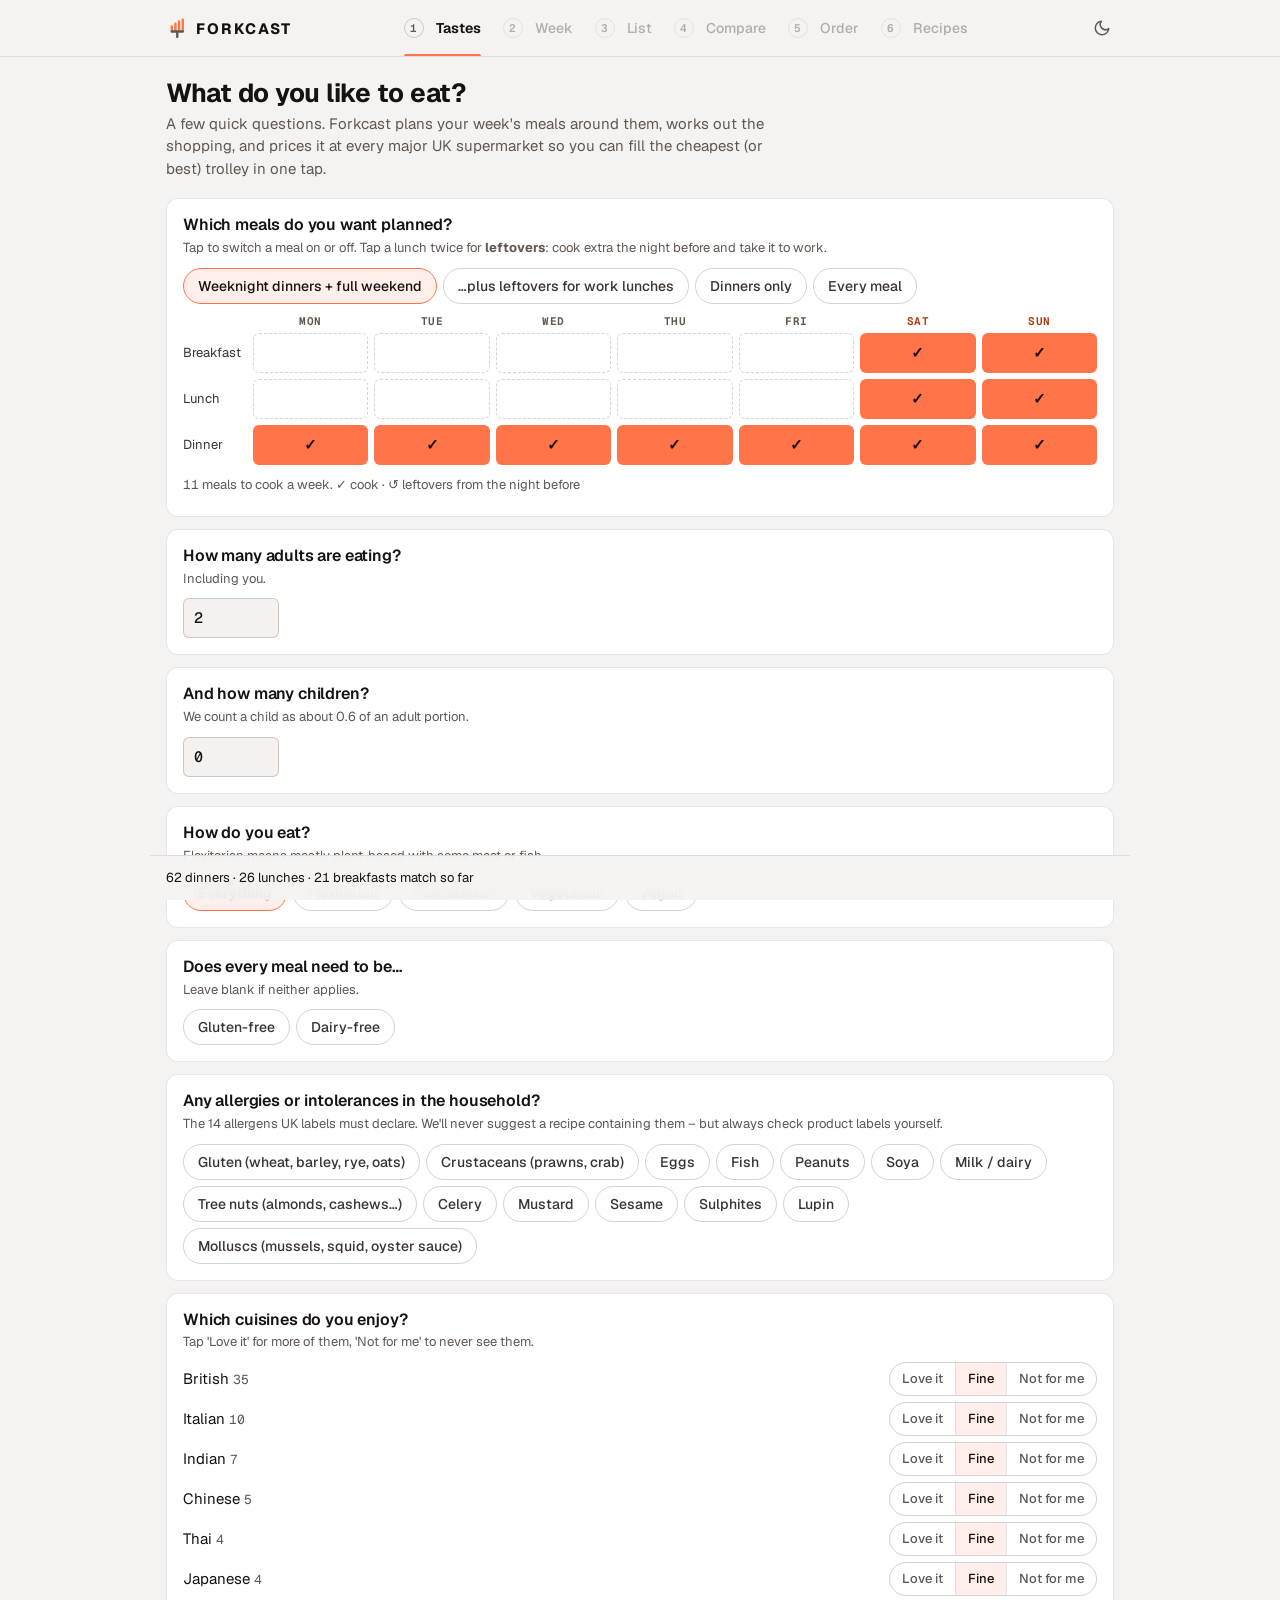
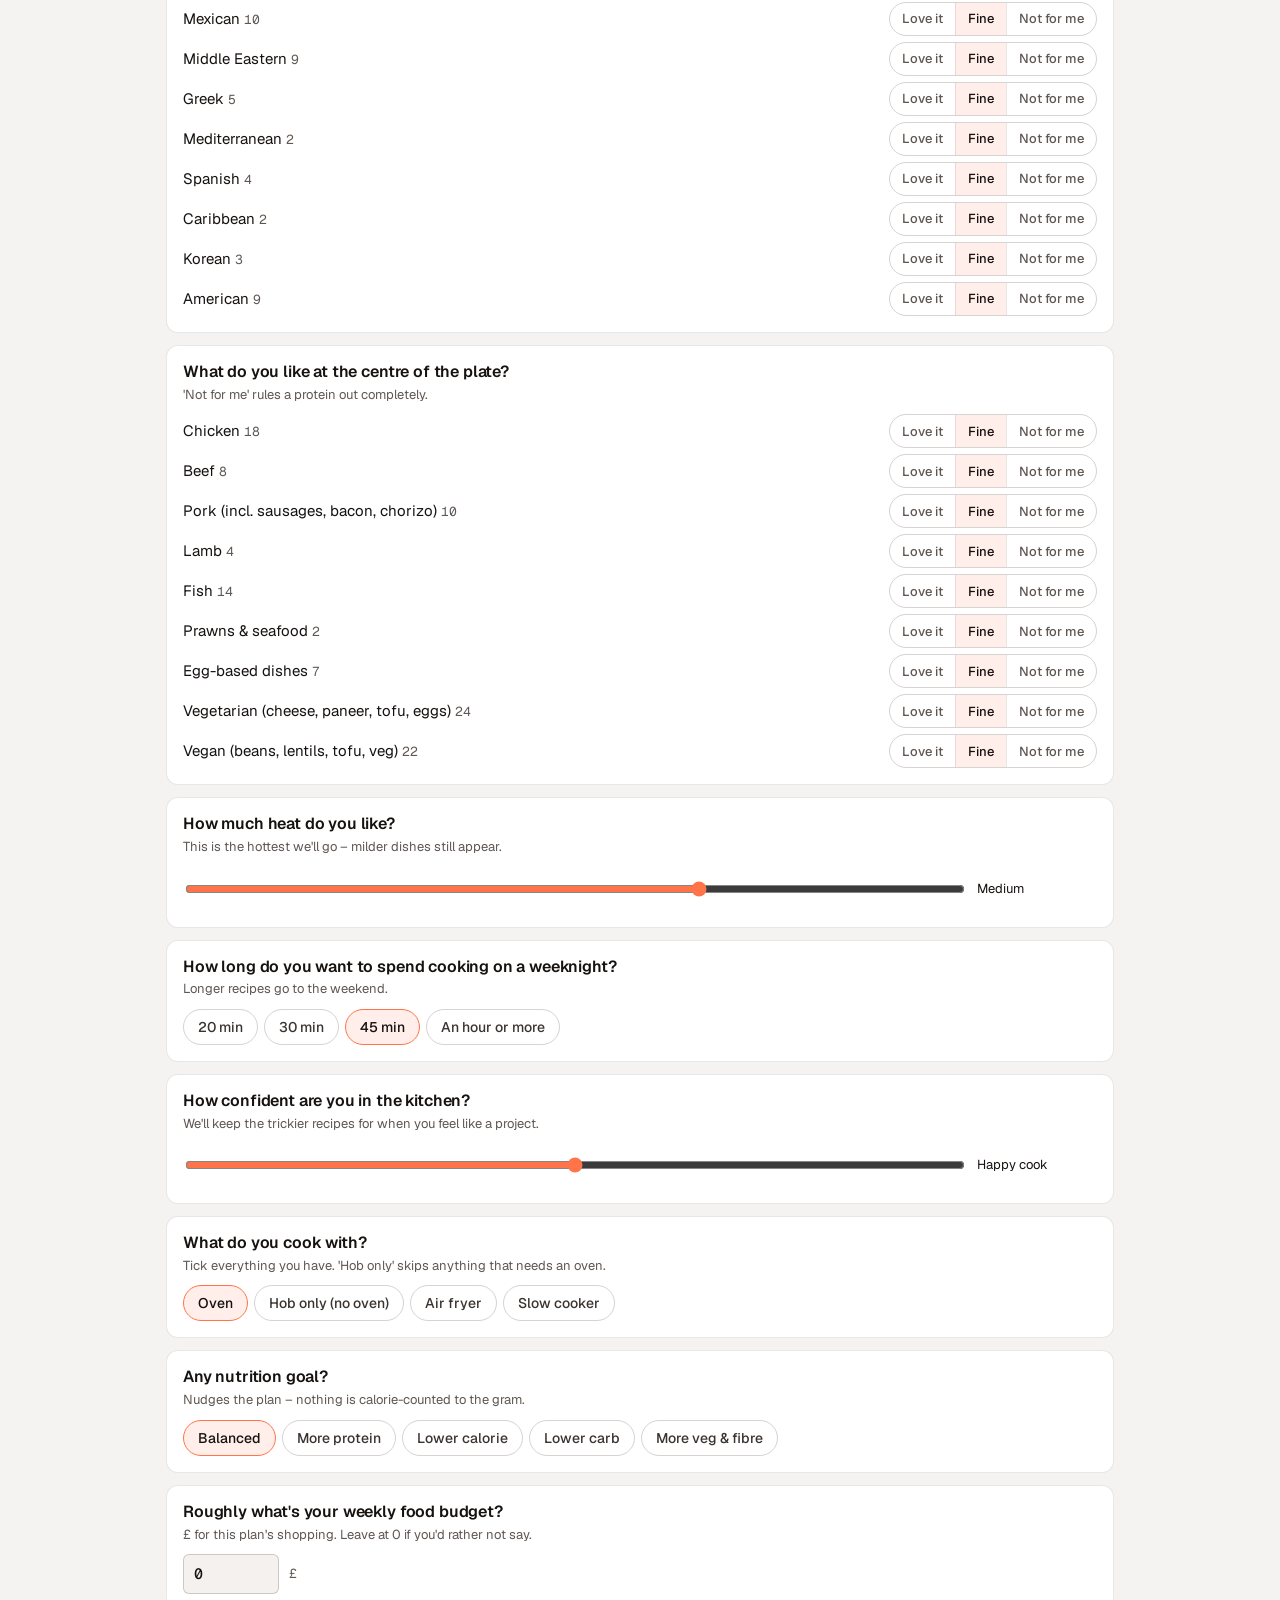
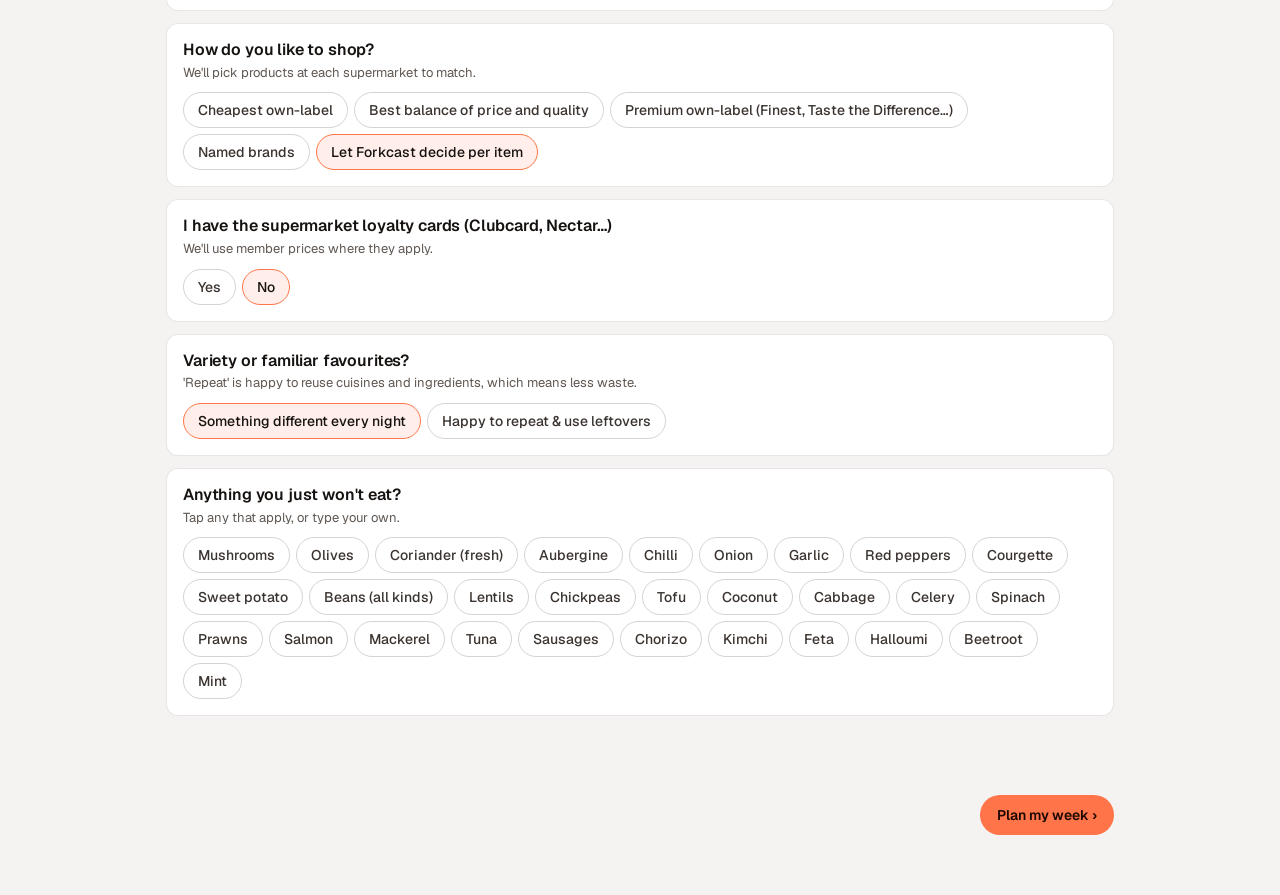
==== index.html @ d2266880 "Prices and recipes 2026-10-18T12:55" ====
<!doctype html>
<html lang="en-GB">
<head>
<meta charset="utf-8">
<meta name="viewport" content="width=device-width, initial-scale=1, viewport-fit=cover">
<meta name="theme-color" content="#0c0b0b" media="(prefers-color-scheme: dark)">
<meta name="theme-color" content="#f5f3f1" media="(prefers-color-scheme: light)">
<link rel="icon" href="icon.svg" type="image/svg+xml">
<link rel="apple-touch-icon" href="apple-touch-icon.png">
<link rel="manifest" href="manifest.json">
<link rel="preload" href="fonts/Geist-Variable.woff2" as="font" type="font/woff2" crossorigin>
<link rel="preload" href="fonts/GeistMono-Variable.woff2" as="font" type="font/woff2" crossorigin>
<title>Forkcast</title>
<script>try{var t=localStorage.getItem("fc-theme");if(t)document.documentElement.setAttribute("data-theme",t)}catch(e){}</script>
<link rel="stylesheet" href="style.css">
</head>
<body>
<a class="skip" href="#view">Skip to content</a>
<header>
  <div class="bar-in">
    <a class="mark" href="#" onclick="go(0);return false" aria-label="Forkcast: start">
      <!-- a fork whose tines are a rising bar chart: the week's food, forecast -->
      <svg viewBox="0 0 24 24" aria-hidden="true"><rect class="tine" x="5" y="9" width="2.6" height="7" rx="1.3"/><rect class="tine" x="9" y="6" width="2.6" height="10" rx="1.3"/><rect class="tine" x="13" y="3.5" width="2.6" height="12.5" rx="1.3"/><rect class="tine" x="17" y="1.5" width="2.6" height="14.5" rx="1.3"/><rect class="handle" x="5" y="14.5" width="14.6" height="2.6" rx="1.3"/><rect class="handle" x="11" y="16" width="2.6" height="7" rx="1.3"/></svg>
      <span>FORKCAST</span>
    </a>
    <nav class="steps" id="steps" aria-label="Steps">
      <button data-s="0">Tastes</button>
      <button data-s="1">Week</button>
      <button data-s="2">List</button>
      <button data-s="3">Compare</button>
      <button data-s="4">Order</button>
      <button data-s="5">Recipes</button>
    </nav>
    <button class="theme-btn" id="theme-btn" type="button" aria-label="Switch light or dark theme" title="Switch theme">
      <svg class="i-sun" viewBox="0 0 24 24" fill="none" stroke="currentColor" stroke-width="2" stroke-linecap="round" aria-hidden="true"><circle cx="12" cy="12" r="4"/><path d="M12 2v2M12 20v2M4.9 4.9l1.4 1.4M17.7 17.7l1.4 1.4M2 12h2M20 12h2M4.9 19.1l1.4-1.4M17.7 6.3l1.4-1.4"/></svg>
      <svg class="i-moon" viewBox="0 0 24 24" fill="none" stroke="currentColor" stroke-width="2" stroke-linecap="round" stroke-linejoin="round" aria-hidden="true"><path d="M21 12.8A9 9 0 1 1 11.2 3a7 7 0 0 0 9.8 9.8z"/></svg>
    </button>
  </div>
</header>
<main id="view" tabindex="-1"></main>
<script>
document.getElementById("theme-btn").addEventListener("click", function () {
  var r = document.documentElement, cur = r.getAttribute("data-theme") || (matchMedia("(prefers-color-scheme: light)").matches ? "light" : "dark");
  var next = cur === "light" ? "dark" : "light"; r.setAttribute("data-theme", next);
  try { localStorage.setItem("fc-theme", next); } catch (e) {}
});
</script>
<script>window.FORKCAST_STATIC = 1;</script>
<script src="engine.js"></script>
<script src="app.js"></script>
</body>
</html>
---- style.css ----
/* Forkcast: same family as Plates, TrainTimes, INLAP and Posh On Paper (Geist, carbon surfaces,
   borders not shadows, one signal colour), with its own signal: a ripe-tomato orange, because this
   one is about food and money. Prices, totals and quantities are Geist Mono with tabular figures,
   since they get compared across shops. Status colours (cheapest, missing, over) are data only. */

@font-face{font-family:"Geist";src:url(fonts/Geist-Variable.woff2) format("woff2");font-weight:100 900;font-display:swap}
@font-face{font-family:"Geist Mono";src:url(fonts/GeistMono-Variable.woff2) format("woff2");font-weight:100 900;font-display:swap}

:root{
  --font-ui:"Geist",-apple-system,"Segoe UI",Roboto,sans-serif;
  --font-num:"Geist Mono",ui-monospace,"SF Mono",Menlo,monospace;
  --carbon:#0c0b0b; --panel:#141312; --panel-up:#1b1a19; --inset:#090808;
  --line:rgb(255 255 255 / .08); --line-strong:rgb(255 255 255 / .16);
  --ink-1:#f3f1f0; --ink-2:#cbc6c3; --ink-3:#958e8a; --ink-4:#857e7a;
  --signal:#ff7448; --signal-hover:#ff8a62; --on-signal:#1c0700; --signal-ink:#ff8d68; --signal-soft:rgb(255 116 72 / .13);
  --st-ok:#2fd67b; --st-near:#f5c518; --st-bad:#ff5a4f;
  --t-value:#8fb3ff; --t-own:#c9c3bf; --t-premium:#e7c26b; --t-brand:#d39bf2;
  --r-control:6px; --r-panel:12px; --r-pill:999px; --ease-out:cubic-bezier(.23,1,.32,1);
  color-scheme:dark;
}
@media (prefers-color-scheme:light){
  :root:not([data-theme="dark"]){
    --carbon:#f5f3f1; --panel:#fff; --panel-up:#faf8f7; --inset:#f4f1ef;
    --line:rgb(30 15 10 / .10); --line-strong:rgb(30 15 10 / .18);
    --ink-1:#161210; --ink-2:#3a332f; --ink-3:#5f5752; --ink-4:#6c645f;
    --signal:#ff7448; --signal-hover:#f2602f; --on-signal:#1c0700; --signal-ink:#b23c12; --signal-soft:rgb(255 116 72 / .12);
    --st-ok:#13824a; --st-near:#8a6400; --st-bad:#c8261c;
    --t-value:#2456b8; --t-own:#5f5752; --t-premium:#8a6200; --t-brand:#7d3fb0;
    color-scheme:light}
}
:root[data-theme="light"]{
  --carbon:#f5f3f1; --panel:#fff; --panel-up:#faf8f7; --inset:#f4f1ef;
  --line:rgb(30 15 10 / .10); --line-strong:rgb(30 15 10 / .18);
  --ink-1:#161210; --ink-2:#3a332f; --ink-3:#5f5752; --ink-4:#6c645f;
  --signal:#ff7448; --signal-hover:#f2602f; --on-signal:#1c0700; --signal-ink:#b23c12; --signal-soft:rgb(255 116 72 / .12);
  --st-ok:#13824a; --st-near:#8a6400; --st-bad:#c8261c;
  --t-value:#2456b8; --t-own:#5f5752; --t-premium:#8a6200; --t-brand:#7d3fb0;
  color-scheme:light}
:root[data-theme="dark"]{color-scheme:dark}

*{box-sizing:border-box}
html{-webkit-text-size-adjust:100%}
html,body{margin:0;background:var(--carbon);color:var(--ink-1)}
body{font:15px/1.5 var(--font-ui);-webkit-font-smoothing:antialiased;-webkit-tap-highlight-color:transparent}
::selection{background:var(--signal);color:var(--on-signal)}
:focus-visible{outline:2px solid var(--signal);outline-offset:2px}
h1,h2,h3{margin:0;letter-spacing:-.01em;text-wrap:balance}
h1{font:700 26px/1.15 var(--font-ui);margin:18px 0 4px}
h3{font:600 16px/1.3 var(--font-ui);margin:0 0 6px}
p{margin:6px 0}
a{color:var(--signal-ink)}
.num{font-family:var(--font-num);font-variant-numeric:tabular-nums}
.small{font-size:13px}.dim{color:var(--ink-3)}
.skip{position:absolute;left:12px;top:-60px;z-index:50;padding:10px 14px;border-radius:var(--r-control);background:var(--signal);color:var(--on-signal);text-decoration:none}
.skip:focus{top:12px}

/* header: wordmark, the six steps, theme */
header{position:sticky;top:0;z-index:5;border-bottom:1px solid var(--line);padding-top:env(safe-area-inset-top,0px);
  background:color-mix(in srgb,var(--carbon) 88%,transparent);-webkit-backdrop-filter:blur(12px);backdrop-filter:blur(12px)}
.bar-in{max-width:980px;margin:0 auto;display:grid;grid-template-columns:auto 1fr auto;grid-template-areas:"mark . theme" "steps steps steps";
  align-items:center;column-gap:12px;padding:0 max(16px,env(safe-area-inset-right,0px)) 0 max(16px,env(safe-area-inset-left,0px))}
@media (min-width:820px){.bar-in{grid-template-areas:"mark steps theme";column-gap:24px}}
.mark{grid-area:mark;display:inline-flex;align-items:center;gap:8px;padding:12px 0;color:var(--ink-1);text-decoration:none;
  font:750 15px/1 var(--font-ui);letter-spacing:.13em}
.mark svg{width:22px;height:22px}
.mark .tine{fill:var(--signal)} .mark .handle{fill:var(--ink-3)}
.steps{grid-area:steps;display:flex;gap:2px;margin:0 -8px;overflow-x:auto;scrollbar-width:none;counter-reset:st}
.steps::-webkit-scrollbar{display:none}
.steps button{position:relative;flex:none;min-height:44px;padding:0 10px;border:0;background:none;cursor:pointer;color:var(--ink-3);
  font:500 14px/1 var(--font-ui);white-space:nowrap;counter-increment:st}
.steps button::before{content:counter(st);display:inline-grid;place-items:center;width:18px;height:18px;margin-right:6px;border-radius:50%;
  border:1px solid var(--line-strong);font:600 11px/1 var(--font-num);color:var(--ink-3)}
.steps button.done::before{content:"✓";background:var(--signal-soft);border-color:transparent;color:var(--signal-ink)}
.steps button:disabled{opacity:.45;cursor:default}
.steps button:not(:disabled):hover{color:var(--ink-1)}
.steps button.on{color:var(--ink-1);font-weight:650}
.steps button.on::after{content:"";position:absolute;left:10px;right:10px;bottom:0;height:2px;border-radius:2px 2px 0 0;background:var(--signal)}
@media (min-width:820px){.steps{margin:0;justify-self:center}.steps button{min-height:56px}}
.theme-btn{grid-area:theme;display:inline-grid;place-items:center;width:44px;height:44px;margin-right:-10px;border-radius:var(--r-pill);border:0;
  background:none;color:var(--ink-3);cursor:pointer}
.theme-btn:hover{background:var(--panel);color:var(--ink-1)}
.theme-btn svg{width:18px;height:18px}
.theme-btn .i-sun{display:none}
:root[data-theme="dark"] .theme-btn .i-sun{display:block} :root[data-theme="dark"] .theme-btn .i-moon{display:none}
@media (prefers-color-scheme:dark){:root:not([data-theme="light"]) .theme-btn .i-sun{display:block}:root:not([data-theme="light"]) .theme-btn .i-moon{display:none}}

main{max-width:980px;margin:0 auto;padding:4px max(16px,env(safe-area-inset-right,0px)) 60px max(16px,env(safe-area-inset-left,0px))}
.lede{color:var(--ink-3);margin:0 0 18px;max-width:62ch}

/* panels */
.card{background:var(--panel);border:1px solid var(--line);border-radius:var(--r-panel);padding:16px;margin:12px 0}
.row{display:flex;align-items:center;gap:10px}.wrap{flex-wrap:wrap}.between{justify-content:space-between}
.grid{display:grid;gap:12px;grid-template-columns:repeat(auto-fill,minmax(260px,1fr))}

/* section headings, as on Plates Today: a short signal bar, title, meta on the right */
.sec{display:flex;align-items:baseline;gap:10px;margin:26px 2px 8px}
.sec h2{font:650 15px/1.2 var(--font-ui);margin:0;padding-left:10px;border-left:3px solid var(--signal)}
.sec .meta{margin-left:auto;font:500 12px/1 var(--font-num);color:var(--ink-3)}

/* controls */
button,.btn{font:600 14px/1 var(--font-ui);border-radius:var(--r-pill);cursor:pointer;min-height:40px;padding:0 16px;display:inline-flex;align-items:center;
  justify-content:center;gap:6px;text-decoration:none;border:1px solid var(--line-strong);background:none;color:var(--ink-1)}
button:hover,.btn:hover{background:var(--panel-up)}
.btn.go,button.go{background:var(--signal);border-color:transparent;color:var(--on-signal)}
.btn.go:hover,button.go:hover{background:var(--signal-hover)}
button.tiny,.btn.tiny{min-height:32px;padding:0 12px;font-size:13px}
button:disabled{opacity:.5;cursor:default}
input,select{font:500 15px/1.2 var(--font-ui);color:var(--ink-1);background:var(--inset);border:1px solid var(--line-strong);border-radius:var(--r-control);
  padding:9px 10px;min-height:40px}
input[type=number]{font-family:var(--font-num);width:96px}
label{font-size:13px;color:var(--ink-2)}

/* questionnaire */
.q{background:var(--panel);border:1px solid var(--line);border-radius:var(--r-panel);padding:16px;margin:12px 0}
.q h3{margin-bottom:2px}.q .help{font-size:13px;color:var(--ink-3);margin:0 0 10px}
.chips{display:flex;flex-wrap:wrap;gap:6px}
.chip{min-height:36px;padding:0 14px;border-radius:var(--r-pill);border:1px solid var(--line-strong);background:none;color:var(--ink-2);font:500 14px/1 var(--font-ui)}
.chip[aria-pressed="true"]{background:var(--signal-soft);border-color:var(--signal);color:var(--ink-1)}
.gridq{display:grid;grid-template-columns:1fr auto;gap:6px 12px;align-items:center}
.seg{display:inline-flex;border:1px solid var(--line-strong);border-radius:var(--r-pill);overflow:hidden}
.seg button{border:0;border-radius:0;min-height:32px;padding:0 12px;font:500 13px/1 var(--font-ui);color:var(--ink-3)}
.seg button+button{border-left:1px solid var(--line)}
.seg button[aria-pressed="true"]{background:var(--signal-soft);color:var(--ink-1)}
.seg button[aria-pressed="true"].no{background:rgb(255 90 79 / .14);color:var(--st-bad)}
.scale{display:flex;align-items:center;gap:10px}.scale input{flex:1;accent-color:var(--signal)}

/* week */
.day{display:grid;grid-template-columns:52px 1fr auto;gap:10px;align-items:center;padding:12px 0;border-top:1px solid var(--line)}
.day:first-child{border-top:0}
.day .d{font:650 12px/1 var(--font-num);letter-spacing:.06em;text-transform:uppercase;color:var(--signal-ink)}
.day .n{font-weight:600}.day .m{font:500 12px/1.5 var(--font-num);color:var(--ink-3)}
.tag{display:inline-block;padding:2px 7px;border-radius:var(--r-pill);font:600 11px/1.4 var(--font-ui);background:var(--panel-up);color:var(--ink-2);border:1px solid var(--line)}
.lock[aria-pressed="true"]{color:var(--signal-ink);border-color:var(--signal)}

/* list */
.aisle{font:650 11px/1 var(--font-ui);letter-spacing:.09em;text-transform:uppercase;color:var(--ink-3);margin:16px 0 6px}
.li{display:flex;gap:10px;align-items:baseline;padding:7px 0;border-top:1px solid var(--line)}
.li .q{all:unset;font:500 13px/1 var(--font-num);color:var(--ink-2);min-width:64px}
.li.skip-it{opacity:.45;text-decoration:line-through}

/* compare */
.shop{background:var(--panel);border:1px solid var(--line);border-radius:var(--r-panel);padding:16px;display:flex;flex-direction:column;gap:8px;position:relative}
.shop.best{border-color:var(--signal);box-shadow:inset 0 0 0 1px var(--signal)}
.shop .name{font:650 17px/1.2 var(--font-ui)}
.shop .total{font:600 30px/1 var(--font-num);letter-spacing:-.02em}
.badges{display:flex;flex-wrap:wrap;gap:6px;min-height:22px}
.badge{padding:3px 8px;border-radius:var(--r-pill);font:650 11px/1.3 var(--font-ui);letter-spacing:.03em;background:var(--signal-soft);color:var(--signal-ink)}
.badge.q{background:rgb(231 194 107 / .14);color:var(--t-premium)}
.stats{display:grid;grid-template-columns:repeat(3,1fr);gap:8px}
.stat{background:var(--inset);border-radius:var(--r-control);padding:8px}
.stat .k{display:block;font:600 10px/1 var(--font-ui);letter-spacing:.08em;text-transform:uppercase;color:var(--ink-3)}
.stat .v{display:block;margin-top:5px;font:600 15px/1 var(--font-num)}
.bar{height:6px;border-radius:3px;background:var(--inset);overflow:hidden}.bar i{display:block;height:100%;background:var(--signal);transition:width .3s}
.tier{font:650 10px/1 var(--font-ui);letter-spacing:.06em;text-transform:uppercase;padding:3px 6px;border-radius:4px;border:1px solid currentColor}
.tier.value{color:var(--t-value)}.tier.own{color:var(--t-own)}.tier.premium{color:var(--t-premium)}.tier.brand{color:var(--t-brand)}
.pl{display:grid;grid-template-columns:1fr auto;gap:2px 12px;padding:9px 0;border-top:1px solid var(--line)}
.pl .pn{font-size:14px}.pl .pc{font:600 14px/1.3 var(--font-num);text-align:right}
.pl .alts{grid-column:1/-1;display:flex;flex-wrap:wrap;gap:6px;margin-top:6px}
.miss{color:var(--st-bad)}
.cheap{color:var(--st-ok)}

/* order + recipes */
.steps-list{counter-reset:s;list-style:none;padding:0}
.steps-list li{counter-increment:s;position:relative;padding:4px 0 8px 34px}
.steps-list li::before{content:counter(s);position:absolute;left:0;top:3px;width:22px;height:22px;border-radius:50%;display:grid;place-items:center;
  background:var(--signal-soft);color:var(--signal-ink);font:650 12px/1 var(--font-num)}
.recipe{break-inside:avoid}
.recipe .meta{font:500 12px/1.5 var(--font-num);color:var(--ink-3)}
.two{display:grid;gap:16px;grid-template-columns:1fr}
@media (min-width:720px){.two{grid-template-columns:minmax(200px,1fr) 2fr}}
.ing{list-style:none;padding:0;margin:0}.ing li{display:flex;gap:8px;padding:3px 0;font-size:14px}.ing .num{min-width:62px;color:var(--ink-2)}
.notice{border-left:3px solid var(--st-near);padding:8px 12px;background:var(--panel-up);border-radius:0 var(--r-control) var(--r-control) 0;font-size:13px}
.foot{display:flex;justify-content:space-between;gap:10px;margin-top:22px}
@media print{header,.foot,button{display:none!important}.card,.q{border-color:#ccc}}

/* meal grid: days across, meals down; ✓ cook, ↺ leftovers */
.mealgrid{display:grid;grid-template-columns:auto repeat(7,minmax(34px,1fr));gap:6px;align-items:center}
.mg-d{font:650 11px/1 var(--font-num);letter-spacing:.05em;text-transform:uppercase;color:var(--ink-3);text-align:center}
.mg-d.wk{color:var(--signal-ink)}
.mg-m{font-size:13px;color:var(--ink-2);padding-right:6px}
.mg-c{min-height:40px;padding:0;border-radius:var(--r-control);border:1px dashed var(--line-strong);background:none;font:600 15px/1 var(--font-num);color:var(--on-signal)}
.mg-c.cook{background:var(--signal);border:1px solid transparent}
.mg-c.leftovers{background:var(--signal-soft);border:1px solid var(--signal);color:var(--signal-ink)}
/* week: a day with up to three meals */
.dayblock{display:grid;grid-template-columns:52px 1fr;gap:10px;padding:12px 0;border-top:1px solid var(--line)}
.dayblock:first-child{border-top:0}
.dayblock .d{font:650 12px/1.6 var(--font-num);letter-spacing:.06em;text-transform:uppercase;color:var(--signal-ink)}
.meal{display:flex;justify-content:space-between;gap:10px;align-items:center;padding:4px 0}
.meal+.meal{border-top:1px dashed var(--line);padding-top:8px;margin-top:4px}
.meal .mt{font:650 10px/1 var(--font-ui);letter-spacing:.08em;text-transform:uppercase;color:var(--ink-3)}
.meal .n{font-weight:600}.meal .m{font:500 12px/1.5 var(--font-num);color:var(--ink-3)}

/* live "recipes that match" line, pinned to the bottom while answering */
.matchbar{position:sticky;bottom:0;z-index:4;margin:12px -16px 0;padding:12px 16px calc(12px + env(safe-area-inset-bottom,0px));font-size:13px;
  background:color-mix(in srgb,var(--carbon) 92%,transparent);-webkit-backdrop-filter:blur(10px);backdrop-filter:blur(10px);border-top:1px solid var(--line)}

/* favourites and ratings */
.fav{min-width:36px;padding:0 10px;font-size:16px;color:var(--ink-3)}
.fav[aria-pressed="true"]{color:var(--signal-ink);border-color:var(--signal)}
.stars{display:inline-flex}
.star{border:0;min-height:32px;padding:0 3px;background:none;color:var(--line-strong);font-size:17px;line-height:1}
.star.on{color:var(--t-premium)}
.star:hover{background:none;color:var(--t-premium)}
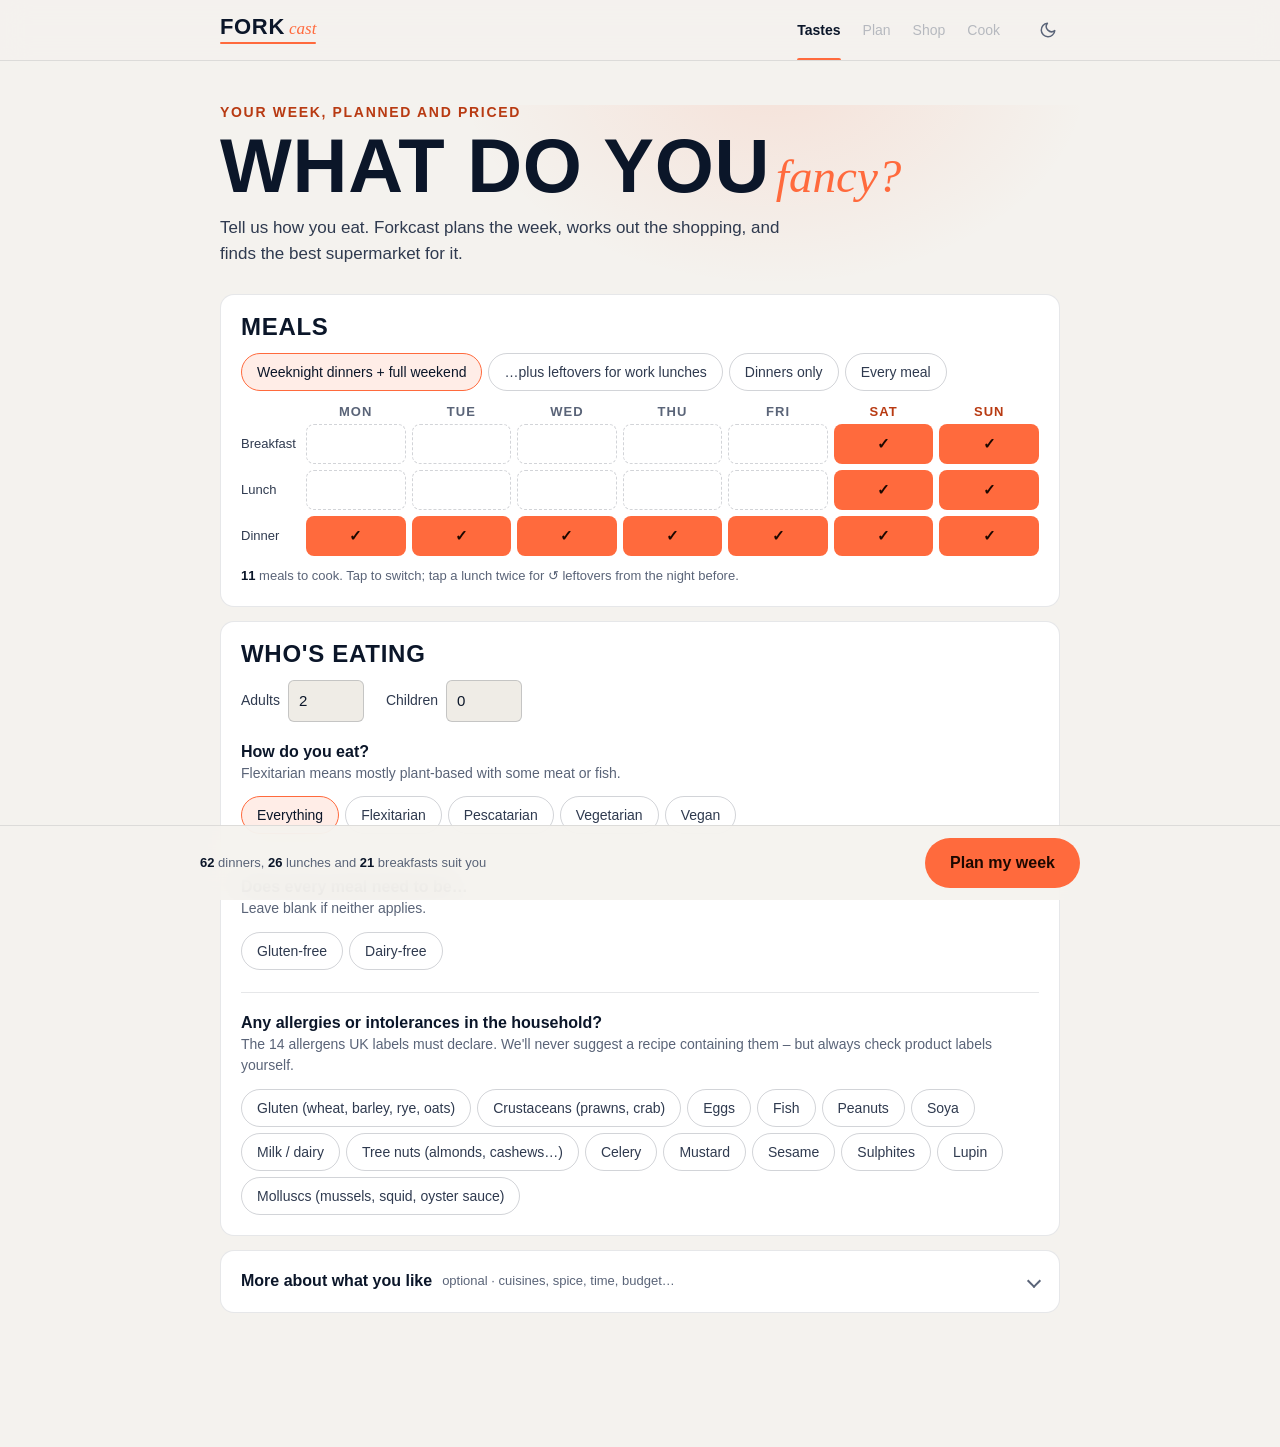
==== commit c4174610: "Redesign: Posh On Paper look, four steps, ranked shops" ====
--- a/index.html
+++ b/index.html
@@ -3,13 +3,11 @@
 <head>
 <meta charset="utf-8">
 <meta name="viewport" content="width=device-width, initial-scale=1, viewport-fit=cover">
-<meta name="theme-color" content="#0c0b0b" media="(prefers-color-scheme: dark)">
+<meta name="theme-color" content="#07101f" media="(prefers-color-scheme: dark)">
 <meta name="theme-color" content="#f5f3f1" media="(prefers-color-scheme: light)">
 <link rel="icon" href="icon.svg" type="image/svg+xml">
 <link rel="apple-touch-icon" href="apple-touch-icon.png">
 <link rel="manifest" href="manifest.json">
-<link rel="preload" href="fonts/Geist-Variable.woff2" as="font" type="font/woff2" crossorigin>
-<link rel="preload" href="fonts/GeistMono-Variable.woff2" as="font" type="font/woff2" crossorigin>
 <title>Forkcast</title>
 <script>try{var t=localStorage.getItem("fc-theme");if(t)document.documentElement.setAttribute("data-theme",t)}catch(e){}</script>
 <link rel="stylesheet" href="style.css">
@@ -18,18 +16,12 @@
 <a class="skip" href="#view">Skip to content</a>
 <header>
   <div class="bar-in">
-    <a class="mark" href="#" onclick="go(0);return false" aria-label="Forkcast: start">
-      <!-- a fork whose tines are a rising bar chart: the week's food, forecast -->
-      <svg viewBox="0 0 24 24" aria-hidden="true"><rect class="tine" x="5" y="9" width="2.6" height="7" rx="1.3"/><rect class="tine" x="9" y="6" width="2.6" height="10" rx="1.3"/><rect class="tine" x="13" y="3.5" width="2.6" height="12.5" rx="1.3"/><rect class="tine" x="17" y="1.5" width="2.6" height="14.5" rx="1.3"/><rect class="handle" x="5" y="14.5" width="14.6" height="2.6" rx="1.3"/><rect class="handle" x="11" y="16" width="2.6" height="7" rx="1.3"/></svg>
-      <span>FORKCAST</span>
-    </a>
+    <a class="mark" href="#" onclick="go(0);return false" aria-label="Forkcast: start"><span><b>FORK</b><i>cast</i></span></a>
     <nav class="steps" id="steps" aria-label="Steps">
       <button data-s="0">Tastes</button>
-      <button data-s="1">Week</button>
-      <button data-s="2">List</button>
-      <button data-s="3">Compare</button>
-      <button data-s="4">Order</button>
-      <button data-s="5">Recipes</button>
+      <button data-s="1">Plan</button>
+      <button data-s="2">Shop</button>
+      <button data-s="3">Cook</button>
     </nav>
     <button class="theme-btn" id="theme-btn" type="button" aria-label="Switch light or dark theme" title="Switch theme">
       <svg class="i-sun" viewBox="0 0 24 24" fill="none" stroke="currentColor" stroke-width="2" stroke-linecap="round" aria-hidden="true"><circle cx="12" cy="12" r="4"/><path d="M12 2v2M12 20v2M4.9 4.9l1.4 1.4M17.7 17.7l1.4 1.4M2 12h2M20 12h2M4.9 19.1l1.4-1.4M17.7 6.3l1.4-1.4"/></svg>
--- a/style.css
+++ b/style.css
@@ -1,203 +1,225 @@
-/* Forkcast: same family as Plates, TrainTimes, INLAP and Posh On Paper (Geist, carbon surfaces,
-   borders not shadows, one signal colour), with its own signal: a ripe-tomato orange, because this
-   one is about food and money. Prices, totals and quantities are Geist Mono with tabular figures,
-   since they get compared across shops. Status colours (cheapest, missing, over) are data only. */
-
-@font-face{font-family:"Geist";src:url(fonts/Geist-Variable.woff2) format("woff2");font-weight:100 900;font-display:swap}
-@font-face{font-family:"Geist Mono";src:url(fonts/GeistMono-Variable.woff2) format("woff2");font-weight:100 900;font-display:swap}
+/* Forkcast: in the Posh On Paper family. A matchday-programme read: navy surfaces, white ink,
+   headlines in a condensed scoreboard face with the accent word in an italic serif, numbers in
+   tabular figures, borders not shadows, pill buttons. Forkcast's own colour is a ripe tomato
+   (Posh's is blue), used for the one thing to do next and the accent words; nothing else. */
 
 :root{
-  --font-ui:"Geist",-apple-system,"Segoe UI",Roboto,sans-serif;
-  --font-num:"Geist Mono",ui-monospace,"SF Mono",Menlo,monospace;
-  --carbon:#0c0b0b; --panel:#141312; --panel-up:#1b1a19; --inset:#090808;
+  --font-ui:-apple-system,BlinkMacSystemFont,"Inter","Segoe UI",Roboto,sans-serif;
+  --font-head:"DIN Condensed","Barlow Condensed","Oswald","Arial Narrow",sans-serif;
+  --font-serif:Georgia,"Times New Roman",serif;
+
+  --navy:#07101f; --deck:#0b1629; --deck-up:#112039; --pit:#050b16;
   --line:rgb(255 255 255 / .08); --line-strong:rgb(255 255 255 / .16);
-  --ink-1:#f3f1f0; --ink-2:#cbc6c3; --ink-3:#958e8a; --ink-4:#857e7a;
-  --signal:#ff7448; --signal-hover:#ff8a62; --on-signal:#1c0700; --signal-ink:#ff8d68; --signal-soft:rgb(255 116 72 / .13);
-  --st-ok:#2fd67b; --st-near:#f5c518; --st-bad:#ff5a4f;
-  --t-value:#8fb3ff; --t-own:#c9c3bf; --t-premium:#e7c26b; --t-brand:#d39bf2;
-  --r-control:6px; --r-panel:12px; --r-pill:999px; --ease-out:cubic-bezier(.23,1,.32,1);
+  --ink-1:#f4f6fa; --ink-2:#c6ccd8; --ink-3:#8b95a8; --ink-4:#76809a;
+  --tom:#ff6a3d; --tom-ink:#ff8a66; --tom-deep:#e0512a; --tom-glow:rgb(255 106 61 / .16); --on-tom:#1d0800;
+  --ok:#3ddc84; --warn:#f5c518; --bad:#ff5a4f;
+  --t-value:#8fb3ff; --t-own:#c6ccd8; --t-premium:#e7c26b; --t-brand:#d39bf2;
+  --r-control:6px; --r-panel:14px; --r-pill:999px; --ease-out:cubic-bezier(.23,1,.32,1);
   color-scheme:dark;
 }
+/* light: the same programme printed on paper */
 @media (prefers-color-scheme:light){
   :root:not([data-theme="dark"]){
-    --carbon:#f5f3f1; --panel:#fff; --panel-up:#faf8f7; --inset:#f4f1ef;
-    --line:rgb(30 15 10 / .10); --line-strong:rgb(30 15 10 / .18);
-    --ink-1:#161210; --ink-2:#3a332f; --ink-3:#5f5752; --ink-4:#6c645f;
-    --signal:#ff7448; --signal-hover:#f2602f; --on-signal:#1c0700; --signal-ink:#b23c12; --signal-soft:rgb(255 116 72 / .12);
-    --st-ok:#13824a; --st-near:#8a6400; --st-bad:#c8261c;
-    --t-value:#2456b8; --t-own:#5f5752; --t-premium:#8a6200; --t-brand:#7d3fb0;
+    --navy:#f4f2ee; --deck:#ffffff; --deck-up:#faf8f5; --pit:#efece6;
+    --line:rgb(10 20 40 / .10); --line-strong:rgb(10 20 40 / .18);
+    --ink-1:#0b1629; --ink-2:#2f3a4f; --ink-3:#5a6478; --ink-4:#687286;
+    --tom:#ff6a3d; --tom-ink:#b83a12; --tom-deep:#e0512a; --tom-glow:rgb(255 106 61 / .12);
+    --ok:#13824a; --warn:#8a6400; --bad:#c8261c;
+    --t-value:#2456b8; --t-own:#5a6478; --t-premium:#8a6200; --t-brand:#7d3fb0;
     color-scheme:light}
 }
 :root[data-theme="light"]{
-  --carbon:#f5f3f1; --panel:#fff; --panel-up:#faf8f7; --inset:#f4f1ef;
-  --line:rgb(30 15 10 / .10); --line-strong:rgb(30 15 10 / .18);
-  --ink-1:#161210; --ink-2:#3a332f; --ink-3:#5f5752; --ink-4:#6c645f;
-  --signal:#ff7448; --signal-hover:#f2602f; --on-signal:#1c0700; --signal-ink:#b23c12; --signal-soft:rgb(255 116 72 / .12);
-  --st-ok:#13824a; --st-near:#8a6400; --st-bad:#c8261c;
-  --t-value:#2456b8; --t-own:#5f5752; --t-premium:#8a6200; --t-brand:#7d3fb0;
+  --navy:#f4f2ee; --deck:#ffffff; --deck-up:#faf8f5; --pit:#efece6;
+  --line:rgb(10 20 40 / .10); --line-strong:rgb(10 20 40 / .18);
+  --ink-1:#0b1629; --ink-2:#2f3a4f; --ink-3:#5a6478; --ink-4:#687286;
+  --tom:#ff6a3d; --tom-ink:#b83a12; --tom-deep:#e0512a; --tom-glow:rgb(255 106 61 / .12);
+  --ok:#13824a; --warn:#8a6400; --bad:#c8261c;
+  --t-value:#2456b8; --t-own:#5a6478; --t-premium:#8a6200; --t-brand:#7d3fb0;
   color-scheme:light}
 :root[data-theme="dark"]{color-scheme:dark}
 
 *{box-sizing:border-box}
 html{-webkit-text-size-adjust:100%}
-html,body{margin:0;background:var(--carbon);color:var(--ink-1)}
-body{font:15px/1.5 var(--font-ui);-webkit-font-smoothing:antialiased;-webkit-tap-highlight-color:transparent}
-::selection{background:var(--signal);color:var(--on-signal)}
-:focus-visible{outline:2px solid var(--signal);outline-offset:2px}
-h1,h2,h3{margin:0;letter-spacing:-.01em;text-wrap:balance}
-h1{font:700 26px/1.15 var(--font-ui);margin:18px 0 4px}
-h3{font:600 16px/1.3 var(--font-ui);margin:0 0 6px}
+body{margin:0;background:var(--navy);color:var(--ink-1);font:16px/1.55 var(--font-ui);-webkit-font-smoothing:antialiased;font-variant-numeric:tabular-nums}
+::selection{background:var(--tom);color:var(--on-tom)}
+:focus-visible{outline:2px solid var(--tom);outline-offset:2px}
+a{color:var(--tom-ink)}
 p{margin:6px 0}
-a{color:var(--signal-ink)}
-.num{font-family:var(--font-num);font-variant-numeric:tabular-nums}
-.small{font-size:13px}.dim{color:var(--ink-3)}
-.skip{position:absolute;left:12px;top:-60px;z-index:50;padding:10px 14px;border-radius:var(--r-control);background:var(--signal);color:var(--on-signal);text-decoration:none}
+.num{font-variant-numeric:tabular-nums}
+.small{font-size:13px}.dim{color:var(--ink-3)}.miss{color:var(--bad)}
+.skip{position:absolute;left:12px;top:-60px;z-index:50;padding:10px 14px;border-radius:var(--r-control);background:var(--tom);color:var(--on-tom);text-decoration:none}
 .skip:focus{top:12px}
 
-/* header: wordmark, the six steps, theme */
-header{position:sticky;top:0;z-index:5;border-bottom:1px solid var(--line);padding-top:env(safe-area-inset-top,0px);
-  background:color-mix(in srgb,var(--carbon) 88%,transparent);-webkit-backdrop-filter:blur(12px);backdrop-filter:blur(12px)}
-.bar-in{max-width:980px;margin:0 auto;display:grid;grid-template-columns:auto 1fr auto;grid-template-areas:"mark . theme" "steps steps steps";
-  align-items:center;column-gap:12px;padding:0 max(16px,env(safe-area-inset-right,0px)) 0 max(16px,env(safe-area-inset-left,0px))}
-@media (min-width:820px){.bar-in{grid-template-areas:"mark steps theme";column-gap:24px}}
-.mark{grid-area:mark;display:inline-flex;align-items:center;gap:8px;padding:12px 0;color:var(--ink-1);text-decoration:none;
-  font:750 15px/1 var(--font-ui);letter-spacing:.13em}
-.mark svg{width:22px;height:22px}
-.mark .tine{fill:var(--signal)} .mark .handle{fill:var(--ink-3)}
-.steps{grid-area:steps;display:flex;gap:2px;margin:0 -8px;overflow-x:auto;scrollbar-width:none;counter-reset:st}
-.steps::-webkit-scrollbar{display:none}
-.steps button{position:relative;flex:none;min-height:44px;padding:0 10px;border:0;background:none;cursor:pointer;color:var(--ink-3);
-  font:500 14px/1 var(--font-ui);white-space:nowrap;counter-increment:st}
-.steps button::before{content:counter(st);display:inline-grid;place-items:center;width:18px;height:18px;margin-right:6px;border-radius:50%;
-  border:1px solid var(--line-strong);font:600 11px/1 var(--font-num);color:var(--ink-3)}
-.steps button.done::before{content:"✓";background:var(--signal-soft);border-color:transparent;color:var(--signal-ink)}
-.steps button:disabled{opacity:.45;cursor:default}
-.steps button:not(:disabled):hover{color:var(--ink-1)}
+/* nav: wordmark, the four steps, theme */
+header{position:sticky;top:0;z-index:30;border-bottom:1px solid var(--line);padding-top:env(safe-area-inset-top,0px);
+  background:color-mix(in srgb,var(--navy) 86%,transparent);-webkit-backdrop-filter:blur(14px);backdrop-filter:blur(14px)}
+.bar-in{max-width:880px;margin:0 auto;height:60px;display:flex;align-items:center;gap:18px;padding:0 max(20px,env(safe-area-inset-right,0px)) 0 max(20px,env(safe-area-inset-left,0px))}
+.mark{display:inline-flex;flex-direction:column;gap:4px;text-decoration:none;line-height:1}
+.mark b{font:700 22px/1 var(--font-head);letter-spacing:.03em;color:var(--ink-1)}
+.mark i{font:italic 400 17px/1 var(--font-serif);color:var(--tom);margin-left:4px}
+.mark::after{content:"";height:2px;background:var(--tom);border-radius:2px}
+.steps{margin-left:auto;display:flex;gap:2px}
+.steps button{position:relative;border:0;border-radius:0;background:none;color:var(--ink-3);font:500 14px/1 var(--font-ui);padding:0 10px;height:60px;min-height:0;cursor:pointer}
+.steps button:not(:disabled):hover{color:var(--ink-1);background:none}
+.steps button:disabled{opacity:.4;cursor:default}
 .steps button.on{color:var(--ink-1);font-weight:650}
-.steps button.on::after{content:"";position:absolute;left:10px;right:10px;bottom:0;height:2px;border-radius:2px 2px 0 0;background:var(--signal)}
-@media (min-width:820px){.steps{margin:0;justify-self:center}.steps button{min-height:56px}}
-.theme-btn{grid-area:theme;display:inline-grid;place-items:center;width:44px;height:44px;margin-right:-10px;border-radius:var(--r-pill);border:0;
-  background:none;color:var(--ink-3);cursor:pointer}
-.theme-btn:hover{background:var(--panel);color:var(--ink-1)}
+.steps button.on::after{content:"";position:absolute;left:10px;right:10px;bottom:0;height:2px;border-radius:2px 2px 0 0;background:var(--tom)}
+@media (max-width:480px){.steps button{padding:0 7px;font-size:13px}.bar-in{gap:8px}}
+.theme-btn{display:inline-grid;place-items:center;width:40px;height:40px;min-height:0;margin-right:-8px;padding:0;border-radius:var(--r-pill);border:0;background:none;color:var(--ink-3);cursor:pointer}
+.theme-btn:hover{background:var(--deck);color:var(--ink-1)}
 .theme-btn svg{width:18px;height:18px}
 .theme-btn .i-sun{display:none}
 :root[data-theme="dark"] .theme-btn .i-sun{display:block} :root[data-theme="dark"] .theme-btn .i-moon{display:none}
 @media (prefers-color-scheme:dark){:root:not([data-theme="light"]) .theme-btn .i-sun{display:block}:root:not([data-theme="light"]) .theme-btn .i-moon{display:none}}
 
-main{max-width:980px;margin:0 auto;padding:4px max(16px,env(safe-area-inset-right,0px)) 60px max(16px,env(safe-area-inset-left,0px))}
-.lede{color:var(--ink-3);margin:0 0 18px;max-width:62ch}
+main{position:relative;max-width:880px;margin:0 auto;padding:0 max(20px,env(safe-area-inset-right,0px)) 120px max(20px,env(safe-area-inset-left,0px))}
+/* floodlight wash behind the top of each step */
+.glow{position:absolute;left:0;right:0;top:0;height:420px;pointer-events:none;overflow:hidden;z-index:-1}
+.glow::before{content:"";position:absolute;width:900px;height:600px;left:50%;top:-330px;transform:translateX(-35%);background:radial-gradient(closest-side,var(--tom-glow),transparent 70%)}
+
+/* type */
+.kicker{font:700 14px/1 var(--font-head);letter-spacing:.12em;color:var(--tom-ink);text-transform:uppercase;margin:44px 0 0}
+h1{font:700 clamp(46px,9vw,76px)/.92 var(--font-head);text-transform:uppercase;letter-spacing:.01em;margin:12px 0 0}
+h1 em{font:italic 400 .62em/1 var(--font-serif);color:var(--tom);text-transform:none;letter-spacing:0;margin-left:.12em}
+h2{font:700 24px/1 var(--font-head);text-transform:uppercase;letter-spacing:.03em;margin:0}
+h3{font:600 16px/1.3 var(--font-ui);margin:0 0 4px}
+.lede{color:var(--ink-2);font-size:17px;max-width:600px;margin:14px 0 26px}
 
 /* panels */
-.card{background:var(--panel);border:1px solid var(--line);border-radius:var(--r-panel);padding:16px;margin:12px 0}
-.row{display:flex;align-items:center;gap:10px}.wrap{flex-wrap:wrap}.between{justify-content:space-between}
-.grid{display:grid;gap:12px;grid-template-columns:repeat(auto-fill,minmax(260px,1fr))}
-
-/* section headings, as on Plates Today: a short signal bar, title, meta on the right */
-.sec{display:flex;align-items:baseline;gap:10px;margin:26px 2px 8px}
-.sec h2{font:650 15px/1.2 var(--font-ui);margin:0;padding-left:10px;border-left:3px solid var(--signal)}
-.sec .meta{margin-left:auto;font:500 12px/1 var(--font-num);color:var(--ink-3)}
-
-/* controls */
-button,.btn{font:600 14px/1 var(--font-ui);border-radius:var(--r-pill);cursor:pointer;min-height:40px;padding:0 16px;display:inline-flex;align-items:center;
-  justify-content:center;gap:6px;text-decoration:none;border:1px solid var(--line-strong);background:none;color:var(--ink-1)}
-button:hover,.btn:hover{background:var(--panel-up)}
-.btn.go,button.go{background:var(--signal);border-color:transparent;color:var(--on-signal)}
-.btn.go:hover,button.go:hover{background:var(--signal-hover)}
+.panel{background:var(--deck);border:1px solid var(--line);border-radius:var(--r-panel);padding:20px;margin:14px 0}
+.panel-h{display:flex;align-items:baseline;gap:12px;margin-bottom:14px}
+.panel-h .meta{margin-left:auto;font-size:13px;color:var(--ink-3)}
+.help{font-size:14px;color:var(--ink-3);margin:-2px 0 12px}
+.row{display:flex;align-items:center;gap:10px}.wrap{flex-wrap:wrap}
+
+/* buttons */
+.btn,button{font:600 14px/1 var(--font-ui);border-radius:var(--r-pill);cursor:pointer;display:inline-flex;align-items:center;justify-content:center;gap:8px;
+  min-height:42px;padding:0 18px;border:1px solid var(--line-strong);background:none;color:var(--ink-1);text-decoration:none;white-space:nowrap;
+  transition:background .15s,border-color .15s,transform .15s var(--ease-out)}
+.btn:active,button:active{transform:scale(.97)}
+button:hover,.btn:hover{border-color:var(--ink-3);background:var(--deck-up)}
+.btn.go,button.go{background:var(--tom);border-color:transparent;color:var(--on-tom)}
+.btn.go:hover,button.go:hover{background:var(--tom-deep)}
+.btn.big,button.big{min-height:50px;padding:0 24px;font-size:16px}
 button.tiny,.btn.tiny{min-height:32px;padding:0 12px;font-size:13px}
-button:disabled{opacity:.5;cursor:default}
-input,select{font:500 15px/1.2 var(--font-ui);color:var(--ink-1);background:var(--inset);border:1px solid var(--line-strong);border-radius:var(--r-control);
-  padding:9px 10px;min-height:40px}
-input[type=number]{font-family:var(--font-num);width:96px}
-label{font-size:13px;color:var(--ink-2)}
-
-/* questionnaire */
-.q{background:var(--panel);border:1px solid var(--line);border-radius:var(--r-panel);padding:16px;margin:12px 0}
-.q h3{margin-bottom:2px}.q .help{font-size:13px;color:var(--ink-3);margin:0 0 10px}
+button.link{border:0;min-height:0;padding:0;background:none;color:var(--tom-ink);font-weight:500;text-decoration:underline;text-underline-offset:3px}
+button:disabled{opacity:.45;cursor:default}
+input,select{font:500 15px/1.2 var(--font-ui);color:var(--ink-1);background:var(--pit);border:1px solid var(--line-strong);border-radius:var(--r-control);padding:9px 10px;min-height:42px}
+input[type=number]{width:76px}
+label{font-size:14px;color:var(--ink-2)}
+
+/* choices */
 .chips{display:flex;flex-wrap:wrap;gap:6px}
-.chip{min-height:36px;padding:0 14px;border-radius:var(--r-pill);border:1px solid var(--line-strong);background:none;color:var(--ink-2);font:500 14px/1 var(--font-ui)}
-.chip[aria-pressed="true"]{background:var(--signal-soft);border-color:var(--signal);color:var(--ink-1)}
+.chip{min-height:38px;padding:0 15px;font-weight:500;color:var(--ink-2)}
+.chip[aria-pressed="true"]{background:var(--tom-glow);border-color:var(--tom);color:var(--ink-1)}
+.q+.q{margin-top:22px;padding-top:20px;border-top:1px solid var(--line)}
+.q h3{margin-bottom:2px}
 .gridq{display:grid;grid-template-columns:1fr auto;gap:6px 12px;align-items:center}
 .seg{display:inline-flex;border:1px solid var(--line-strong);border-radius:var(--r-pill);overflow:hidden}
 .seg button{border:0;border-radius:0;min-height:32px;padding:0 12px;font:500 13px/1 var(--font-ui);color:var(--ink-3)}
 .seg button+button{border-left:1px solid var(--line)}
-.seg button[aria-pressed="true"]{background:var(--signal-soft);color:var(--ink-1)}
-.seg button[aria-pressed="true"].no{background:rgb(255 90 79 / .14);color:var(--st-bad)}
-.scale{display:flex;align-items:center;gap:10px}.scale input{flex:1;accent-color:var(--signal)}
+.seg button[aria-pressed="true"]{background:var(--tom-glow);color:var(--ink-1)}
+.seg button[aria-pressed="true"].no{background:rgb(255 90 79 / .14);color:var(--bad)}
+.scale{display:flex;align-items:center;gap:10px}.scale input{flex:1;accent-color:var(--tom);padding:0;border:0;background:none}
+.inline-q{display:flex;flex-wrap:wrap;gap:12px 22px;align-items:center}
+.inline-q label{display:flex;align-items:center;gap:8px}
+
+/* meal grid */
+.mealgrid{display:grid;grid-template-columns:auto repeat(7,minmax(32px,1fr));gap:6px;align-items:center;margin-top:14px}
+.mg-d{font:700 13px/1 var(--font-head);letter-spacing:.08em;text-transform:uppercase;color:var(--ink-3);text-align:center}
+.mg-d.wk{color:var(--tom-ink)}
+.mg-m{font-size:13px;color:var(--ink-2);padding-right:4px}
+.mg-c{min-height:40px;padding:0;border-radius:8px;border:1px dashed var(--line-strong);font-size:15px;color:var(--on-tom)}
+.mg-c.cook{background:var(--tom);border:1px solid transparent}
+.mg-c.leftovers{background:var(--tom-glow);border:1px solid var(--tom);color:var(--tom-ink)}
+
+/* "more" folds */
+details.fold{background:var(--deck);border:1px solid var(--line);border-radius:var(--r-panel);margin:14px 0}
+details.fold>summary{list-style:none;cursor:pointer;padding:18px 20px;display:flex;align-items:center;gap:10px;font-weight:600}
+details.fold>summary::-webkit-details-marker{display:none}
+details.fold>summary::after{content:"";margin-left:auto;flex:none;width:8px;height:8px;border-right:2px solid var(--ink-3);border-bottom:2px solid var(--ink-3);transform:rotate(45deg);transition:transform .2s}
+details.fold[open]>summary::after{transform:rotate(-135deg)}
+details.fold>summary .meta{font-weight:400;font-size:13px;color:var(--ink-3)}
+details.fold>.in{padding:0 20px 20px}
+
+/* the bottom bar: where you are and the one thing to do next */
+.next{position:fixed;left:0;right:0;bottom:0;z-index:20;border-top:1px solid var(--line);padding:12px max(20px,env(safe-area-inset-right,0px)) calc(12px + env(safe-area-inset-bottom,0px)) max(20px,env(safe-area-inset-left,0px));
+  background:color-mix(in srgb,var(--navy) 90%,transparent);-webkit-backdrop-filter:blur(14px);backdrop-filter:blur(14px)}
+.next .in{max-width:880px;margin:0 auto;display:flex;align-items:center;gap:14px}
+.next .note{flex:1;font-size:13px;color:var(--ink-3);min-width:0}
+.next .note b{color:var(--ink-1);font-weight:600}
 
 /* week */
-.day{display:grid;grid-template-columns:52px 1fr auto;gap:10px;align-items:center;padding:12px 0;border-top:1px solid var(--line)}
-.day:first-child{border-top:0}
-.day .d{font:650 12px/1 var(--font-num);letter-spacing:.06em;text-transform:uppercase;color:var(--signal-ink)}
-.day .n{font-weight:600}.day .m{font:500 12px/1.5 var(--font-num);color:var(--ink-3)}
-.tag{display:inline-block;padding:2px 7px;border-radius:var(--r-pill);font:600 11px/1.4 var(--font-ui);background:var(--panel-up);color:var(--ink-2);border:1px solid var(--line)}
-.lock[aria-pressed="true"]{color:var(--signal-ink);border-color:var(--signal)}
+.day{display:grid;grid-template-columns:54px 1fr;gap:12px;padding:14px 0;border-top:1px solid var(--line)}
+.day:first-child{border-top:0;padding-top:0}
+.day .d{font:700 18px/1.2 var(--font-head);letter-spacing:.06em;text-transform:uppercase;color:var(--tom-ink)}
+.meal{display:flex;align-items:center;gap:6px;padding:3px 0}
+.meal+.meal{margin-top:6px}
+.meal .t{flex:1;min-width:0}
+.meal .mt{font:700 11px/1 var(--font-head);letter-spacing:.1em;text-transform:uppercase;color:var(--ink-3)}
+.meal .n{display:block;font-weight:600;margin-top:2px}
+.meal .m{display:block;font-size:12px;color:var(--ink-3)}
+.ico{min-height:34px;width:34px;padding:0;border-color:transparent;color:var(--ink-3);font-size:15px}
+.ico:hover{border-color:var(--line-strong)}
+.ico[aria-pressed="true"]{color:var(--tom-ink)}
+.nutri{display:flex;flex-wrap:wrap;gap:6px 18px;font-size:14px;color:var(--ink-2)}
+.nutri b{font:700 20px/1 var(--font-head);color:var(--ink-1);margin-right:3px}
 
 /* list */
-.aisle{font:650 11px/1 var(--font-ui);letter-spacing:.09em;text-transform:uppercase;color:var(--ink-3);margin:16px 0 6px}
-.li{display:flex;gap:10px;align-items:baseline;padding:7px 0;border-top:1px solid var(--line)}
-.li .q{all:unset;font:500 13px/1 var(--font-num);color:var(--ink-2);min-width:64px}
+.aisle{font:700 13px/1 var(--font-head);letter-spacing:.1em;text-transform:uppercase;color:var(--ink-3);margin:16px 0 4px}
+.li{display:flex;gap:10px;align-items:baseline;padding:7px 0;border-top:1px solid var(--line);font-size:15px}
+.li .qty{color:var(--ink-3);min-width:62px;font-size:13px}
 .li.skip-it{opacity:.45;text-decoration:line-through}
 
-/* compare */
-.shop{background:var(--panel);border:1px solid var(--line);border-radius:var(--r-panel);padding:16px;display:flex;flex-direction:column;gap:8px;position:relative}
-.shop.best{border-color:var(--signal);box-shadow:inset 0 0 0 1px var(--signal)}
-.shop .name{font:650 17px/1.2 var(--font-ui)}
-.shop .total{font:600 30px/1 var(--font-num);letter-spacing:-.02em}
-.badges{display:flex;flex-wrap:wrap;gap:6px;min-height:22px}
-.badge{padding:3px 8px;border-radius:var(--r-pill);font:650 11px/1.3 var(--font-ui);letter-spacing:.03em;background:var(--signal-soft);color:var(--signal-ink)}
+/* shops: a ranked table, the best on top; choosing one opens its order steps underneath */
+.shops{background:var(--deck);border:1px solid var(--line);border-radius:var(--r-panel);overflow:hidden;margin:14px 0}
+.shoprow{display:grid;grid-template-columns:30px 1fr auto auto;gap:12px;align-items:center;width:100%;padding:16px 18px;border:0;border-top:1px solid var(--line);
+  border-radius:0;background:none;text-align:left;min-height:0;font:inherit;color:inherit;white-space:normal}
+.shops>.shoprow:first-child{border-top:0}
+.shoprow:hover{background:var(--deck-up);border-color:var(--line)}
+.shoprow.on{background:var(--deck-up)}
+.shoprow .rk{font:700 22px/1 var(--font-head);color:var(--ink-3)}
+.shoprow .nm{font-weight:650;font-size:16px}
+.shoprow .sub{display:block;font-size:12px;font-weight:400;color:var(--ink-3)}
+.shoprow .tot{font:700 28px/1 var(--font-head);letter-spacing:.01em}
+.shoprow .chev{width:8px;height:8px;border-right:2px solid var(--ink-3);border-bottom:2px solid var(--ink-3);transform:rotate(-45deg)}
+.shoprow.on .chev{transform:rotate(45deg)}
+.badge{display:inline-block;margin-left:6px;padding:3px 8px;border-radius:var(--r-pill);font:700 10px/1.2 var(--font-ui);letter-spacing:.05em;text-transform:uppercase;background:var(--tom-glow);color:var(--tom-ink);vertical-align:2px}
 .badge.q{background:rgb(231 194 107 / .14);color:var(--t-premium)}
-.stats{display:grid;grid-template-columns:repeat(3,1fr);gap:8px}
-.stat{background:var(--inset);border-radius:var(--r-control);padding:8px}
-.stat .k{display:block;font:600 10px/1 var(--font-ui);letter-spacing:.08em;text-transform:uppercase;color:var(--ink-3)}
-.stat .v{display:block;margin-top:5px;font:600 15px/1 var(--font-num)}
-.bar{height:6px;border-radius:3px;background:var(--inset);overflow:hidden}.bar i{display:block;height:100%;background:var(--signal);transition:width .3s}
-.tier{font:650 10px/1 var(--font-ui);letter-spacing:.06em;text-transform:uppercase;padding:3px 6px;border-radius:4px;border:1px solid currentColor}
+.order{padding:4px 18px 20px 60px;border-top:1px solid var(--line);background:var(--deck-up)}
+@media (max-width:560px){.order{padding-left:18px}.shoprow{grid-template-columns:22px 1fr auto auto;gap:10px;padding:14px}.shoprow .tot{font-size:24px}}
+.stepline{display:flex;gap:14px;align-items:flex-start;margin-top:16px}
+.stepline .n{flex:none;width:26px;height:26px;border-radius:50%;display:grid;place-items:center;background:var(--tom-glow);color:var(--tom-ink);font:700 15px/1 var(--font-head)}
+.stepline .b{flex:1;min-width:0}
+.notice{border-left:3px solid var(--warn);padding:8px 12px;background:var(--pit);border-radius:0 var(--r-control) var(--r-control) 0;font-size:13px;margin-top:12px}
+.tier{font:700 10px/1 var(--font-ui);letter-spacing:.06em;text-transform:uppercase;padding:3px 6px;border-radius:4px;border:1px solid currentColor}
 .tier.value{color:var(--t-value)}.tier.own{color:var(--t-own)}.tier.premium{color:var(--t-premium)}.tier.brand{color:var(--t-brand)}
-.pl{display:grid;grid-template-columns:1fr auto;gap:2px 12px;padding:9px 0;border-top:1px solid var(--line)}
-.pl .pn{font-size:14px}.pl .pc{font:600 14px/1.3 var(--font-num);text-align:right}
+.pl{display:grid;grid-template-columns:1fr auto;gap:2px 12px;padding:9px 0;border-top:1px solid var(--line);font-size:14px}
+.pl .pc{text-align:right;font-weight:600}
 .pl .alts{grid-column:1/-1;display:flex;flex-wrap:wrap;gap:6px;margin-top:6px}
-.miss{color:var(--st-bad)}
-.cheap{color:var(--st-ok)}
-
-/* order + recipes */
-.steps-list{counter-reset:s;list-style:none;padding:0}
-.steps-list li{counter-increment:s;position:relative;padding:4px 0 8px 34px}
-.steps-list li::before{content:counter(s);position:absolute;left:0;top:3px;width:22px;height:22px;border-radius:50%;display:grid;place-items:center;
-  background:var(--signal-soft);color:var(--signal-ink);font:650 12px/1 var(--font-num)}
-.recipe{break-inside:avoid}
-.recipe .meta{font:500 12px/1.5 var(--font-num);color:var(--ink-3)}
-.two{display:grid;gap:16px;grid-template-columns:1fr}
-@media (min-width:720px){.two{grid-template-columns:minmax(200px,1fr) 2fr}}
-.ing{list-style:none;padding:0;margin:0}.ing li{display:flex;gap:8px;padding:3px 0;font-size:14px}.ing .num{min-width:62px;color:var(--ink-2)}
-.notice{border-left:3px solid var(--st-near);padding:8px 12px;background:var(--panel-up);border-radius:0 var(--r-control) var(--r-control) 0;font-size:13px}
-.foot{display:flex;justify-content:space-between;gap:10px;margin-top:22px}
-@media print{header,.foot,button{display:none!important}.card,.q{border-color:#ccc}}
-
-/* meal grid: days across, meals down; ✓ cook, ↺ leftovers */
-.mealgrid{display:grid;grid-template-columns:auto repeat(7,minmax(34px,1fr));gap:6px;align-items:center}
-.mg-d{font:650 11px/1 var(--font-num);letter-spacing:.05em;text-transform:uppercase;color:var(--ink-3);text-align:center}
-.mg-d.wk{color:var(--signal-ink)}
-.mg-m{font-size:13px;color:var(--ink-2);padding-right:6px}
-.mg-c{min-height:40px;padding:0;border-radius:var(--r-control);border:1px dashed var(--line-strong);background:none;font:600 15px/1 var(--font-num);color:var(--on-signal)}
-.mg-c.cook{background:var(--signal);border:1px solid transparent}
-.mg-c.leftovers{background:var(--signal-soft);border:1px solid var(--signal);color:var(--signal-ink)}
-/* week: a day with up to three meals */
-.dayblock{display:grid;grid-template-columns:52px 1fr;gap:10px;padding:12px 0;border-top:1px solid var(--line)}
-.dayblock:first-child{border-top:0}
-.dayblock .d{font:650 12px/1.6 var(--font-num);letter-spacing:.06em;text-transform:uppercase;color:var(--signal-ink)}
-.meal{display:flex;justify-content:space-between;gap:10px;align-items:center;padding:4px 0}
-.meal+.meal{border-top:1px dashed var(--line);padding-top:8px;margin-top:4px}
-.meal .mt{font:650 10px/1 var(--font-ui);letter-spacing:.08em;text-transform:uppercase;color:var(--ink-3)}
-.meal .n{font-weight:600}.meal .m{font:500 12px/1.5 var(--font-num);color:var(--ink-3)}
-
-/* live "recipes that match" line, pinned to the bottom while answering */
-.matchbar{position:sticky;bottom:0;z-index:4;margin:12px -16px 0;padding:12px 16px calc(12px + env(safe-area-inset-bottom,0px));font-size:13px;
-  background:color-mix(in srgb,var(--carbon) 92%,transparent);-webkit-backdrop-filter:blur(10px);backdrop-filter:blur(10px);border-top:1px solid var(--line)}
-
-/* favourites and ratings */
-.fav{min-width:36px;padding:0 10px;font-size:16px;color:var(--ink-3)}
-.fav[aria-pressed="true"]{color:var(--signal-ink);border-color:var(--signal)}
+
+/* favourites */
+.fav[aria-pressed="true"]{color:var(--tom-ink)}
 .stars{display:inline-flex}
-.star{border:0;min-height:32px;padding:0 3px;background:none;color:var(--line-strong);font-size:17px;line-height:1}
+.star{border:0;min-height:32px;padding:0 2px;background:none;color:var(--line-strong);font-size:17px}
 .star.on{color:var(--t-premium)}
 .star:hover{background:none;color:var(--t-premium)}
+.pills{display:flex;gap:8px;overflow-x:auto;padding-bottom:4px;scrollbar-width:none}
+.pills::-webkit-scrollbar{display:none}
+.pill{flex:none;display:flex;flex-direction:column;align-items:flex-start;gap:4px;min-height:0;padding:12px 16px;border-radius:12px;text-align:left}
+.pill b{font-weight:650}.pill span{font-size:12px;font-weight:400;color:var(--ink-3)}
+
+/* recipes */
+.recipe .meta{font-size:13px;color:var(--ink-3);margin:0 0 12px}
+.two{display:grid;gap:18px;grid-template-columns:1fr}
+@media (min-width:720px){.two{grid-template-columns:minmax(200px,1fr) 2fr}}
+.ing{list-style:none;padding:0;margin:0}.ing li{display:flex;gap:8px;padding:3px 0;font-size:14px}.ing .num{min-width:62px;color:var(--ink-3)}
+.steps-list{counter-reset:s;list-style:none;padding:0;margin:0}
+.steps-list li{counter-increment:s;position:relative;padding:3px 0 10px 34px;font-size:15px}
+.steps-list li::before{content:counter(s);position:absolute;left:0;top:3px;width:24px;height:24px;border-radius:50%;display:grid;place-items:center;background:var(--tom-glow);color:var(--tom-ink);font:700 14px/1 var(--font-head)}
+@media print{header,.next,button,.glow{display:none!important}body{background:#fff;color:#000}.panel{border-color:#ccc}}
+/* phone: tighter icon buttons so meal names keep their width; links wrap */
+.meal .ico{width:30px;min-height:30px;font-size:14px}
+.meal{gap:2px}
+button.link{white-space:normal;text-align:left}
+@media (max-width:480px){.day{grid-template-columns:44px 1fr;gap:8px}.day .d{font-size:16px}}
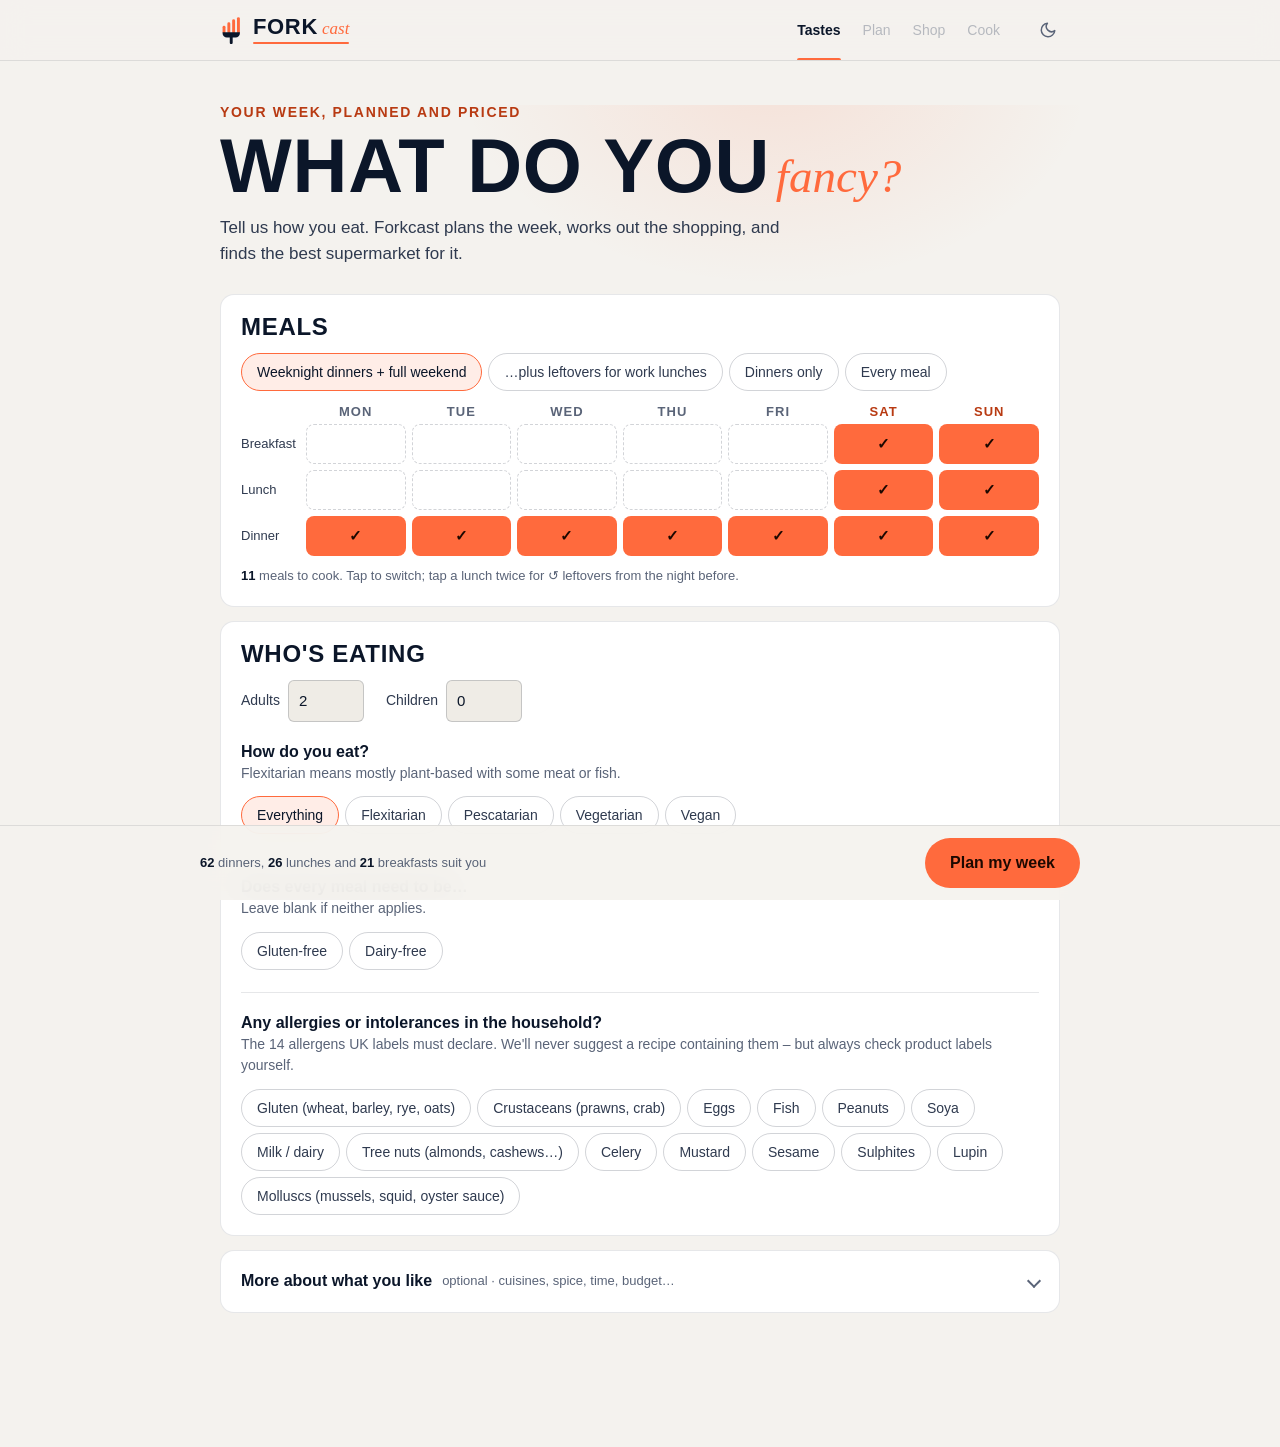
==== commit 89b80f9d: "Prices and recipes 2026-10-18T13:43" ====
--- a/index.html
+++ b/index.html
@@ -16,7 +16,11 @@
 <a class="skip" href="#view">Skip to content</a>
 <header>
   <div class="bar-in">
-    <a class="mark" href="#" onclick="go(0);return false" aria-label="Forkcast: start"><span><b>FORK</b><i>cast</i></span></a>
+    <a class="mark" href="#" onclick="go(0);return false" aria-label="Forkcast: start">
+      <!-- a fork whose tines rise like a bar chart: the week's food, forecast -->
+      <svg class="logo" viewBox="0 0 28 32" aria-hidden="true"><rect class="tine" x="3" y="11" width="3.4" height="9" rx="1.7"/><rect class="tine" x="8.6" y="7" width="3.4" height="13" rx="1.7"/><rect class="tine" x="14.2" y="3.5" width="3.4" height="16.5" rx="1.7"/><rect class="tine" x="19.8" y="1" width="3.4" height="19" rx="1.7"/><path class="handle" d="M3 18.5h20.2v1.2a5 5 0 0 1-5 5h-3.4v6.1a1.7 1.7 0 0 1-3.4 0v-6.1H8a5 5 0 0 1-5-5z"/></svg>
+      <span class="word"><span><b>FORK</b><i>cast</i></span></span>
+    </a>
     <nav class="steps" id="steps" aria-label="Steps">
       <button data-s="0">Tastes</button>
       <button data-s="1">Plan</button>
--- a/style.css
+++ b/style.css
@@ -223,3 +223,31 @@
 .meal{gap:2px}
 button.link{white-space:normal;text-align:left}
 @media (max-width:480px){.day{grid-template-columns:44px 1fr;gap:8px}.day .d{font-size:16px}}
+
+/* price heatmap: one hue, per item, cheapest → dearest; scrolls sideways inside its panel */
+.hm-wrap{overflow-x:auto;margin:10px -20px 0;padding:0 20px 6px;scrollbar-width:thin}
+.hm{border-collapse:separate;border-spacing:2px;font-size:12px}
+.hm th{font-weight:500;color:var(--ink-3);text-align:left}
+.hm thead th{height:118px;vertical-align:bottom;padding:0 0 6px;min-width:44px;max-width:44px}
+.hm thead th span{display:block;transform:rotate(-55deg);transform-origin:left bottom;width:150px;margin-left:16px;white-space:nowrap;overflow:hidden;text-overflow:ellipsis;font-size:11px}
+.hm .hm-shop{position:sticky;left:0;z-index:2;background:var(--deck);padding-right:10px;color:var(--ink-1);font-weight:600;white-space:nowrap;min-width:92px}
+.hm thead .hm-shop{color:var(--ink-3);font-weight:500}
+.hm-c{min-width:44px;height:32px;text-align:center;border-radius:4px;background:color-mix(in oklab,var(--tom) var(--p),var(--deck));color:var(--ink-1);cursor:default;font-variant-numeric:tabular-nums}
+.hm-c.dark{color:var(--on-tom);font-weight:600}
+.hm-c.low{text-decoration:underline;text-decoration-thickness:2px;text-underline-offset:3px;font-weight:600}
+.hm-c:focus-visible{outline:2px solid var(--ink-1);outline-offset:1px}
+.hm-x{text-align:center;color:var(--ink-4);background:repeating-linear-gradient(135deg,transparent 0 4px,var(--line) 4px 5px);border-radius:4px}
+.hm-legend{display:flex;align-items:center;gap:8px;font-size:12px;color:var(--ink-3)}
+.hm-legend i{width:120px;height:10px;border-radius:3px;background:linear-gradient(90deg,color-mix(in oklab,var(--tom) 8%,var(--deck)),color-mix(in oklab,var(--tom) 80%,var(--deck)))}
+.hm-x-key{margin-left:10px}
+.hm-tip{position:absolute;z-index:40;max-width:280px;padding:8px 10px;border-radius:8px;background:var(--ink-1);color:var(--navy);font-size:12px;line-height:1.4;pointer-events:none;opacity:0;transition:opacity .12s}
+.hm-tip.on{opacity:1}
+
+/* the logo beside the wordmark: tomato tines rising like a chart, an ink handle */
+.mark{flex-direction:row;align-items:center;gap:9px}
+.mark::after{display:none}
+.mark .word{display:inline-flex;flex-direction:column;gap:4px}
+.mark .word::after{content:"";height:2px;background:var(--tom);border-radius:2px}
+.logo{width:24px;height:28px;flex:none}
+.logo .tine{fill:var(--tom)} .logo .handle{fill:var(--ink-1)}
+.mark:hover .logo .tine{fill:var(--tom-deep)}
